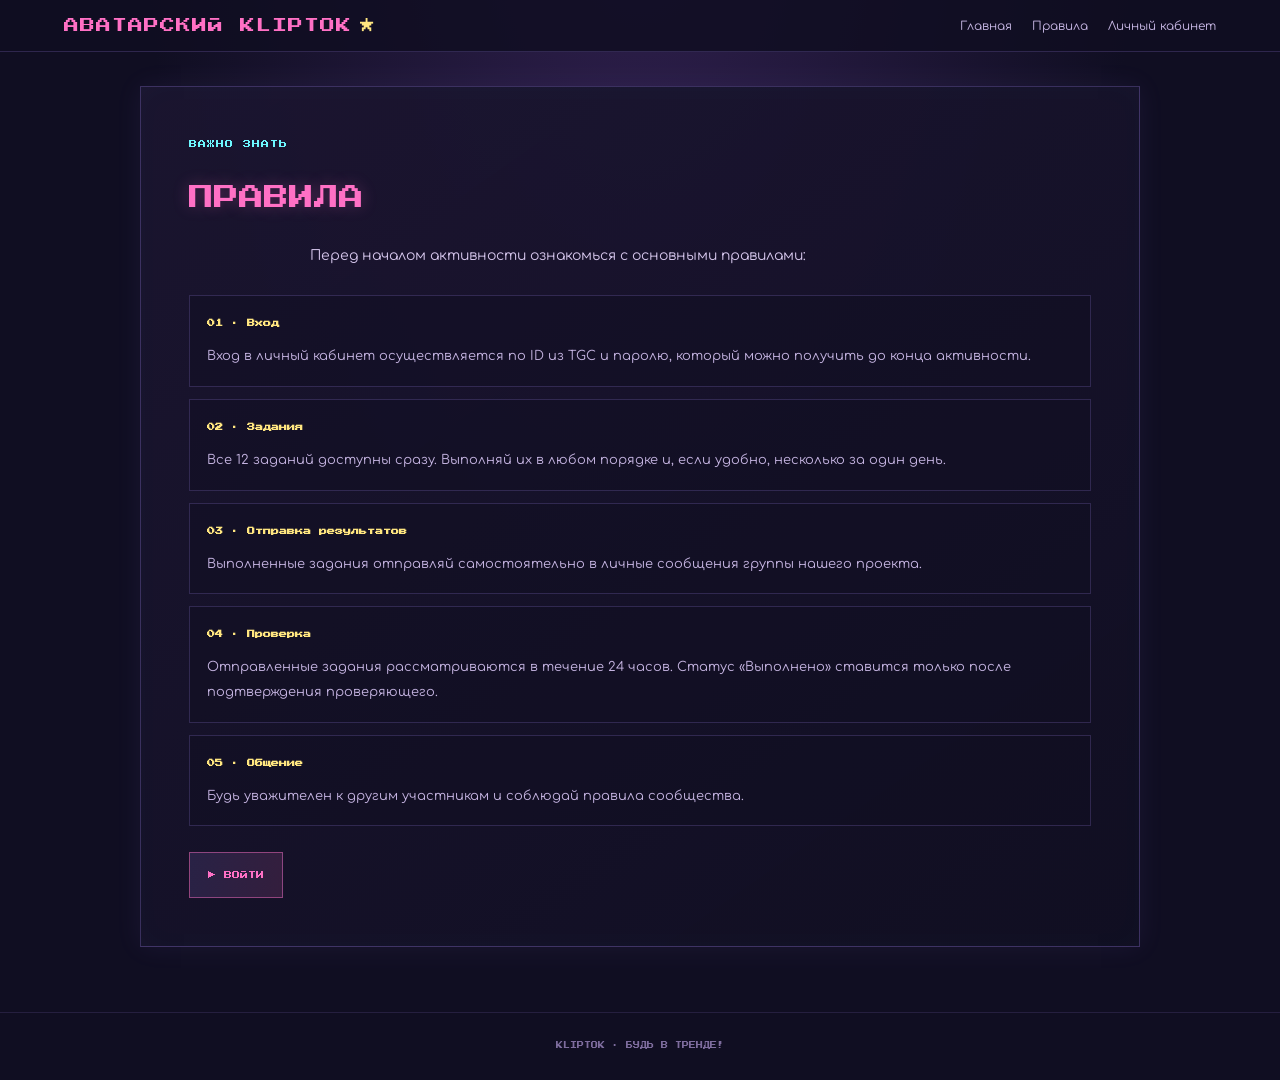
==== rules.html @ eb583dfd "Add files via upload" ====
<!DOCTYPE html>
<html lang="ru">
<head>
  <meta charset="UTF-8">
  <meta name="viewport" content="width=device-width, initial-scale=1">
  <title>Правила — 12 ёлочных игрушек до Нового года</title>
  <link rel="icon" type="image/png" href="favicon.svg">
  <link rel="stylesheet" href="style.css">
</head>
<body>

<header class="site-header">
  <a class="brand" href="index.html">АВАТАРСКИЙ KLIPTOK<span>★</span></a>
  <nav>
    <a href="index.html">Главная</a>
    <a href="rules.html">Правила</a>
    <a href="cabinet.html">Личный кабинет</a>
  </nav>
</header>

<main class="page">
  <section class="panel">
    <div class="eyebrow">ВАЖНО ЗНАТЬ</div>
    <h1>ПРАВИЛА</h1>
    <p class="lead">Перед началом активности ознакомься с основными правилами:</p>

    <div class="rule-list">
      <article>
        <b>01 · Вход</b>
        <p>Вход в личный кабинет осуществляется по ID из TGC и паролю, который можно получить до конца активности.</p>
      </article>

      <article>
        <b>02 · Задания</b>
        <p>Все 12 заданий доступны сразу. Выполняй их в любом порядке и, если удобно, несколько за один день.</p>
      </article>

      <article>
        <b>03 · Отправка результатов</b>
        <p>Выполненные задания отправляй самостоятельно в личные сообщения группы нашего проекта.</p>
      </article>

      <article>
        <b>04 · Проверка</b>
        <p>Отправленные задания рассматриваются в течение 24 часов. Статус «Выполнено» ставится только после подтверждения проверяющего.</p>
      </article>

      <article>
        <b>05 · Общение</b>
        <p>Будь уважителен к другим участникам и соблюдай правила сообщества.</p>
      </article>
    </div>

    <a class="button primary" href="register.html">▶ ВОЙТИ</a>
  </section>
</main>

<footer>KLIPTOK · БУДЬ В ТРЕНДЕ!</footer>

<script src="config.js"></script>
<script src="app.js"></script>
</body>
</html>
---- style.css ----
@import url('https://fonts.googleapis.com/css2?family=Press+Start+2P&family=Comfortaa:wght@400;600;700&display=swap');
:root{--bg:#100e22;--panel:#19142c;--pink:#ff70c5;--cyan:#6df7ff;--purple:#a98bff;--gold:#ffe680;--muted:#b9a6d8;--text:#eee5ff;--line:#a98bff44}*{box-sizing:border-box}body{margin:0;background:radial-gradient(ellipse at 50% -15%,#30204f 0,#100e22 55%);color:var(--text);font-family:Comfortaa,sans-serif;min-height:100vh}a{color:inherit;text-decoration:none}.site-header{display:flex;justify-content:space-between;align-items:center;gap:18px;padding:18px max(5vw,20px);border-bottom:1px solid #a98bff33;background:#100e22d9;flex-wrap:wrap}.brand{font-family:'Press Start 2P',monospace;font-size:15px;letter-spacing:1px;color:var(--pink)}.brand span{color:var(--gold);padding-left:8px}.site-header nav{display:flex;gap:20px;flex-wrap:wrap}.site-header nav a{font-size:12px;color:#c7b7e4}.site-header nav a:hover{color:var(--cyan)}.page{width:min(100% - 28px,1000px);margin:34px auto 65px}.narrow{max-width:700px}.panel{padding:clamp(22px,5vw,48px);background:linear-gradient(145deg,#1b1530ee,#100e22f5);border:1px solid var(--line);box-shadow:0 0 26px #a98bff12,inset 0 0 30px #6df7ff05}.hero{text-align:center;padding-top:48px;padding-bottom:42px}.eyebrow{font-family:'Press Start 2P',monospace;font-size:8px;color:var(--cyan);letter-spacing:1px;line-height:2.4}.pixel-star{color:var(--gold);font-size:40px;margin:22px 0;filter:drop-shadow(0 0 12px #ffe68077)}h1,h2{font-family:'Press Start 2P',monospace;font-weight:400;line-height:2.1}h1{font-size:clamp(15px,3vw,25px);color:var(--pink);text-shadow:0 0 16px #ff70c544;margin:18px 0}h2{font-size:13px;color:var(--cyan);margin:26px 0}h3{font-size:15px;color:var(--pink)}p{line-height:1.9}.lead{max-width:660px;margin:0 auto 25px;color:#d4c5eb;font-size:14px}.hero-actions,.cabinet-actions{display:flex;justify-content:center;gap:12px;flex-wrap:wrap;margin:28px 0}.button{display:inline-flex;align-items:center;justify-content:center;text-align:center;border:1px solid #a98bff77;background:#241b3b;color:#cbb9ee;padding:14px 18px;font-family:'Press Start 2P',monospace;font-size:8px;line-height:2;cursor:pointer;transition:.2s}.button:hover{border-color:var(--cyan);color:var(--cyan);box-shadow:0 0 14px #6df7ff22;transform:translateY(-1px)}.button.primary{background:linear-gradient(100deg,#a98bff22,#ff70c522);border-color:#ff70c577;color:var(--pink)}.button.primary:hover{color:var(--gold);border-color:var(--gold)}.button.full{width:100%;margin:8px 0}.button.small{font-family:Comfortaa,sans-serif;font-size:11px;padding:8px 10px}.decor-line{color:var(--purple);letter-spacing:6px;margin:26px 0}.feature-grid{display:grid;grid-template-columns:repeat(3,1fr);gap:12px;margin-top:28px}.feature{padding:16px 10px;border:1px solid #a98bff33;background:#100e2277;display:flex;flex-direction:column;gap:12px}.feature b{font-family:'Press Start 2P';font-size:22px;color:var(--gold)}.feature span{font-family:'Press Start 2P';font-size:7px;color:var(--cyan);line-height:2.1}.intro-panel{margin-top:22px}.steps{display:grid;grid-template-columns:repeat(3,1fr);gap:18px}.steps>div{padding:15px;border-left:1px solid #6df7ff44}.steps i{font-family:'Press Start 2P';font-style:normal;color:var(--gold);font-size:10px}.steps h3{font-size:13px}.steps p{font-size:12px;color:var(--muted)}footer{text-align:center;padding:25px 12px;color:#7d6c9d;font-family:'Press Start 2P';font-size:7px;line-height:2.4;border-top:1px solid #a98bff22}.rule-list{display:grid;gap:12px;margin:26px 0}.rule-list article{border:1px solid #a98bff33;background:#100e2277;padding:17px}.rule-list b{font-family:'Press Start 2P';font-size:8px;color:var(--gold);line-height:2}.rule-list p{margin-bottom:0;color:#c5b4e1;font-size:13px}.form-message{color:var(--pink);font-size:12px}form{max-width:500px;margin:25px auto}label{display:block;color:var(--cyan);font-family:'Press Start 2P';font-size:8px;line-height:2.5;margin-bottom:8px}input{width:100%;background:#100e22;border:1px solid #a98bff66;padding:14px;color:var(--text);font:14px Comfortaa,sans-serif;border-radius:0}input:focus{outline:1px solid var(--cyan)}.hint,.notice{font-size:11px;color:#8f7eae;line-height:1.8}.player-chip{display:flex;align-items:center;gap:12px;flex-wrap:wrap;padding:15px;background:#100e22;border:1px solid #6df7ff33;margin:20px 0}.player-chip span{font-family:'Press Start 2P';font-size:7px;color:var(--cyan)}.player-chip strong{color:var(--gold);font-size:13px;overflow-wrap:anywhere}.stats-grid{display:grid;grid-template-columns:1fr 1fr;gap:12px}.stat-card{padding:18px 12px;background:#100e22;border:1px solid #a98bff44;text-align:center;display:flex;flex-direction:column;gap:12px}.stat-card span{font-size:22px}.stat-card small{font-family:'Press Start 2P';font-size:7px;color:var(--cyan);line-height:2}.stat-card b{font-family:'Press Start 2P';font-size:11px;line-height:2;color:var(--pink)}.gift-stat{grid-column:1/-1;border-color:#ffe68044}.gift-stat small,.gift-stat b{color:var(--gold)}.progress-panel,.tree-progress{padding:18px;margin:22px 0;background:#100e22;border:1px solid #6df7ff33}.progress-top{display:flex;justify-content:space-between;gap:10px;align-items:center;flex-wrap:wrap;font-family:'Press Start 2P';font-size:7px;color:var(--cyan);line-height:2.2;margin-bottom:12px}.progress-top b{color:var(--pink)}.progress-track{height:13px;background:#29213f;border:1px solid #a98bff55;overflow:hidden}.progress-fill{height:100%;width:0;background:linear-gradient(90deg,#a98bff,#ff70c5,#6df7ff);box-shadow:0 0 12px #6df7ff77;transition:width .5s}.progress-panel p{margin:12px 0 0;text-align:center;font-size:12px;color:var(--muted)}.tree-page{text-align:center}.tree-layout{display:grid;grid-template-columns:170px minmax(0,1fr);gap:18px;align-items:center;margin:30px auto}.tree-player{padding:18px;background:#100e22;border:1px solid #6df7ff33;display:flex;flex-direction:column;gap:12px}.tree-player span,.tree-player small{font-family:'Press Start 2P';font-size:7px;color:var(--cyan);line-height:2}.tree-player b{color:var(--gold);font-size:12px;overflow-wrap:anywhere}.tree-count{font-family:'Press Start 2P';color:var(--pink);font-size:13px}.tree-scene{position:relative;width:min(100%,420px);height:510px;margin:0 auto;background:radial-gradient(ellipse at center,#281c43 0,#100e22 70%);overflow:hidden}.tree-shape{position:absolute;left:50%;transform:translateX(-50%);bottom:50px;width:0;height:0;border-left:160px solid transparent;border-right:160px solid transparent;border-bottom:410px solid #15594b;filter:drop-shadow(0 0 12px #6df7ff22)}.tree-trunk{position:absolute;bottom:26px;left:calc(50% - 28px);width:56px;height:70px;background:#815235;border:2px solid #c68c4a}.tree-star{position:absolute;z-index:2;top:30px;left:calc(50% - 16px);color:var(--gold);font-size:30px;text-shadow:0 0 15px #ffe680}.garland{position:absolute;border:2px solid #ffe68088;border-color:transparent transparent #ffe68088 transparent;border-radius:50%;width:290px;height:80px;left:-145px}.g1{top:105px}.g2{top:210px;width:240px;left:-120px}.g3{top:305px;width:175px;left:-87px}.ornament{position:absolute;z-index:3;width:34px;height:34px;border-radius:50%;border:2px solid #ff70c5;background:#b52b74;color:#fff;font-weight:bold;box-shadow:0 0 10px #ff70c544;cursor:pointer;display:grid;place-items:center;padding:0;font-family:Comfortaa;font-size:10px}.ornament:hover{transform:scale(1.12);filter:brightness(1.3)}.o1{top:110px;left:42%}.o2{top:135px;left:62%}.o3{top:170px;left:25%}.o4{top:205px;left:50%}.o5{top:235px;left:72%}.o6{top:255px;left:32%}.o7{top:290px;left:55%}.o8{top:320px;left:20%}.o9{top:330px;left:68%}.o10{top:370px;left:38%}.o11{top:390px;left:57%}.o12{top:420px;left:48%}.ornament.is-review{border-color:var(--cyan);background:#126c78;box-shadow:0 0 10px var(--cyan)}.ornament.is-complete{border-color:var(--gold);background:var(--gold);color:#241535;box-shadow:0 0 12px var(--gold)}.ornament.is-complete::after{content:'✓';position:absolute;font-size:11px}.tree-progress{text-align:left}.modal{display:none;position:fixed;inset:0;background:#090713e8;z-index:20;padding:16px;align-items:center;justify-content:center}.modal.show{display:flex}.modal-window{position:relative;max-height:90vh;overflow-y:auto;width:min(100%,560px);padding:28px 22px;background:linear-gradient(145deg,#1b1530,#100e22);border:1px solid #a98bff77;text-align:center;box-shadow:0 0 24px #a98bff22}.modal-close{position:absolute;right:10px;top:10px;background:none;border:0;color:var(--pink);font-size:26px;cursor:pointer}.task-toy{font-size:40px;color:var(--gold);margin:14px}.mission-number{font-family:'Press Start 2P';font-size:8px;color:var(--gold);line-height:2.5}.modal-window h2{font-size:12px;color:var(--pink)}.task-description{padding:15px;background:#100e22;color:#d4c5eb;font-size:13px;line-height:2;margin:18px 0}.task-condition,.task-status-box{padding:15px;margin:14px 0;border:1px dashed #6df7ff55;text-align:left}.task-condition small,.task-status-box small{font-family:'Press Start 2P';font-size:7px;color:var(--cyan);line-height:2}.task-condition p{font-size:12px;line-height:2;color:var(--muted)}.task-status-box{display:flex;flex-direction:column;gap:9px;background:#100e22}.task-status-box strong{font-size:12px;color:var(--muted)}.task-status-box strong.status-review{color:var(--cyan)}.task-status-box strong.status-complete{color:var(--gold)}.task-status-box strong.status-rejected{color:var(--pink)}.task-deadline{display:flex;justify-content:space-between;gap:10px;flex-wrap:wrap;padding:12px;margin:15px 0;background:#241b3b;font-size:10px}.task-deadline span{color:var(--pink)}.task-deadline b{color:var(--gold)}.gift-screen{text-align:center}.gift-stars{color:var(--gold);letter-spacing:7px;margin:24px}.gift-box{display:block;background:none;border:0;font-size:85px;margin:18px auto;cursor:pointer;filter:drop-shadow(0 0 16px #ff70c566);animation:gift-float 3s ease-in-out infinite}.gift-screen h1{font-size:14px}.gift-reveal{display:none;opacity:0;transform:translateY(16px)}.gift-screen.opened .gift-reveal{display:block;animation:appear .7s forwards}.gift-screen.opened .gift-box{animation:open-box .55s forwards}.gift-reveal h2{color:var(--cyan)}.gift-reveal p{color:#d4c5eb;font-size:13px;line-height:2}.prize-reveal{padding:20px;margin:20px 0;background:#241b3b;border:1px solid #ffe68066;color:var(--gold);font-family:'Press Start 2P';font-size:9px;line-height:2.2}.gift-screen.opened .gift-stars{display:none}.gift-screen.opened .gift-box{pointer-events:none}@keyframes gift-float{50%{transform:translateY(-10px)}}@keyframes appear{to{opacity:1;transform:translateY(0)}}@keyframes open-box{50%{transform:scale(1.15) rotate(-8deg)}to{transform:scale(.65);opacity:0}}
@media(max-width:650px){.site-header{align-items:flex-start}.site-header nav{gap:12px}.site-header nav a{font-size:11px}.steps{grid-template-columns:1fr}.feature-grid{gap:8px}.feature span{font-size:6px}.tree-layout{grid-template-columns:1fr}.tree-player{display:grid;grid-template-columns:1fr 1fr;align-items:center;text-align:left}.tree-player small{grid-column:1/-1}.tree-scene{width:min(100%,370px);height:475px}.tree-shape{border-left-width:145px;border-right-width:145px;border-bottom-width:380px}.tree-trunk{bottom:22px}.tree-star{top:27px}.g1{top:100px}.g2{top:198px}.g3{top:292px}.o1{top:105px}.o2{top:125px}.o3{top:160px}.o4{top:195px}.o5{top:220px}.o6{top:245px}.o7{top:275px}.o8{top:305px}.o9{top:320px}.o10{top:350px}.o11{top:380px}.o12{top:410px}.modal-window{padding:28px 16px}.stats-grid{gap:8px}.stat-card{padding:15px 8px}.stat-card small{font-size:6px}.stat-card b{font-size:9px}}
/* additions: inputs, connection notices, review statuses */
textarea{width:100%;background:#100e22;border:1px solid #a98bff66;padding:14px;color:var(--text);font:14px Comfortaa,sans-serif;resize:vertical;margin:6px 0 12px}textarea:focus{outline:1px solid var(--cyan)}.form-message.success{color:var(--cyan)}.api-notice{padding:12px;border:1px dashed #ff70c577;margin:12px 0}.ornament.is-rejected{border-color:var(--pink);background:#692747;box-shadow:0 0 10px #ff70c544}.button:disabled{opacity:.55;cursor:wait;transform:none}.gift-screen form{max-width:420px;text-align:left}.gift-screen form label{margin-top:12px}.gift-screen form input{margin-bottom:8px}

/* Illustrated interactive tree */
.tree-scene-art{width:min(100%,520px);height:auto;aspect-ratio:1170/1280;background:none;overflow:visible;position:relative;margin:0 auto;line-height:0;}
.tree-art{display:block;width:100%;height:auto;object-fit:contain;filter:drop-shadow(0 8px 22px #a98bff18);}
.tree-hotspots{position:absolute;inset:0;}
.ornament.hotspot{position:absolute;width:10.5%;height:7.5%;border:0;background:transparent;border-radius:50%;box-shadow:none;transform:translate(-50%,-50%);padding:0;z-index:5;cursor:pointer;}
.ornament.hotspot:hover{transform:translate(-50%,-50%) scale(1.14);background:#ffffff12;box-shadow:0 0 18px #ff70c577,0 0 4px #fff;outline:2px solid #ff9ce4;outline-offset:-2px;}
.ornament.hotspot.is-review{background:#6df7ff20;box-shadow:0 0 16px #6df7ff88;outline:2px solid #6df7ff55;outline-offset:-2px;}
.ornament.hotspot.is-complete{background:#ffe68025;box-shadow:0 0 17px #ffe680aa;outline:2px solid #ffe68077;outline-offset:-2px;}
.ornament.hotspot.is-rejected{background:#ff444422;outline:2px solid #ff777766;outline-offset:-2px;}
.h1{left:50.2%;top:19.8%}.h2{left:63.2%;top:26.3%}.h3{left:33.4%;top:31.8%}.h4{left:53.3%;top:39.5%}.h5{left:72%;top:44.2%}.h6{left:39.7%;top:50.2%}.h7{left:61.9%;top:56.5%}.h8{left:26.2%;top:60.7%}.h9{left:74%;top:64.8%}.h10{left:42.1%;top:69.9%}.h11{left:63.2%;top:74.2%}.h12{left:50.8%;top:83.4%}
@media(max-width:700px){.tree-layout{grid-template-columns:1fr;gap:12px}.tree-player{max-width:100%;align-items:center}.tree-scene-art{width:min(100%,440px)}}
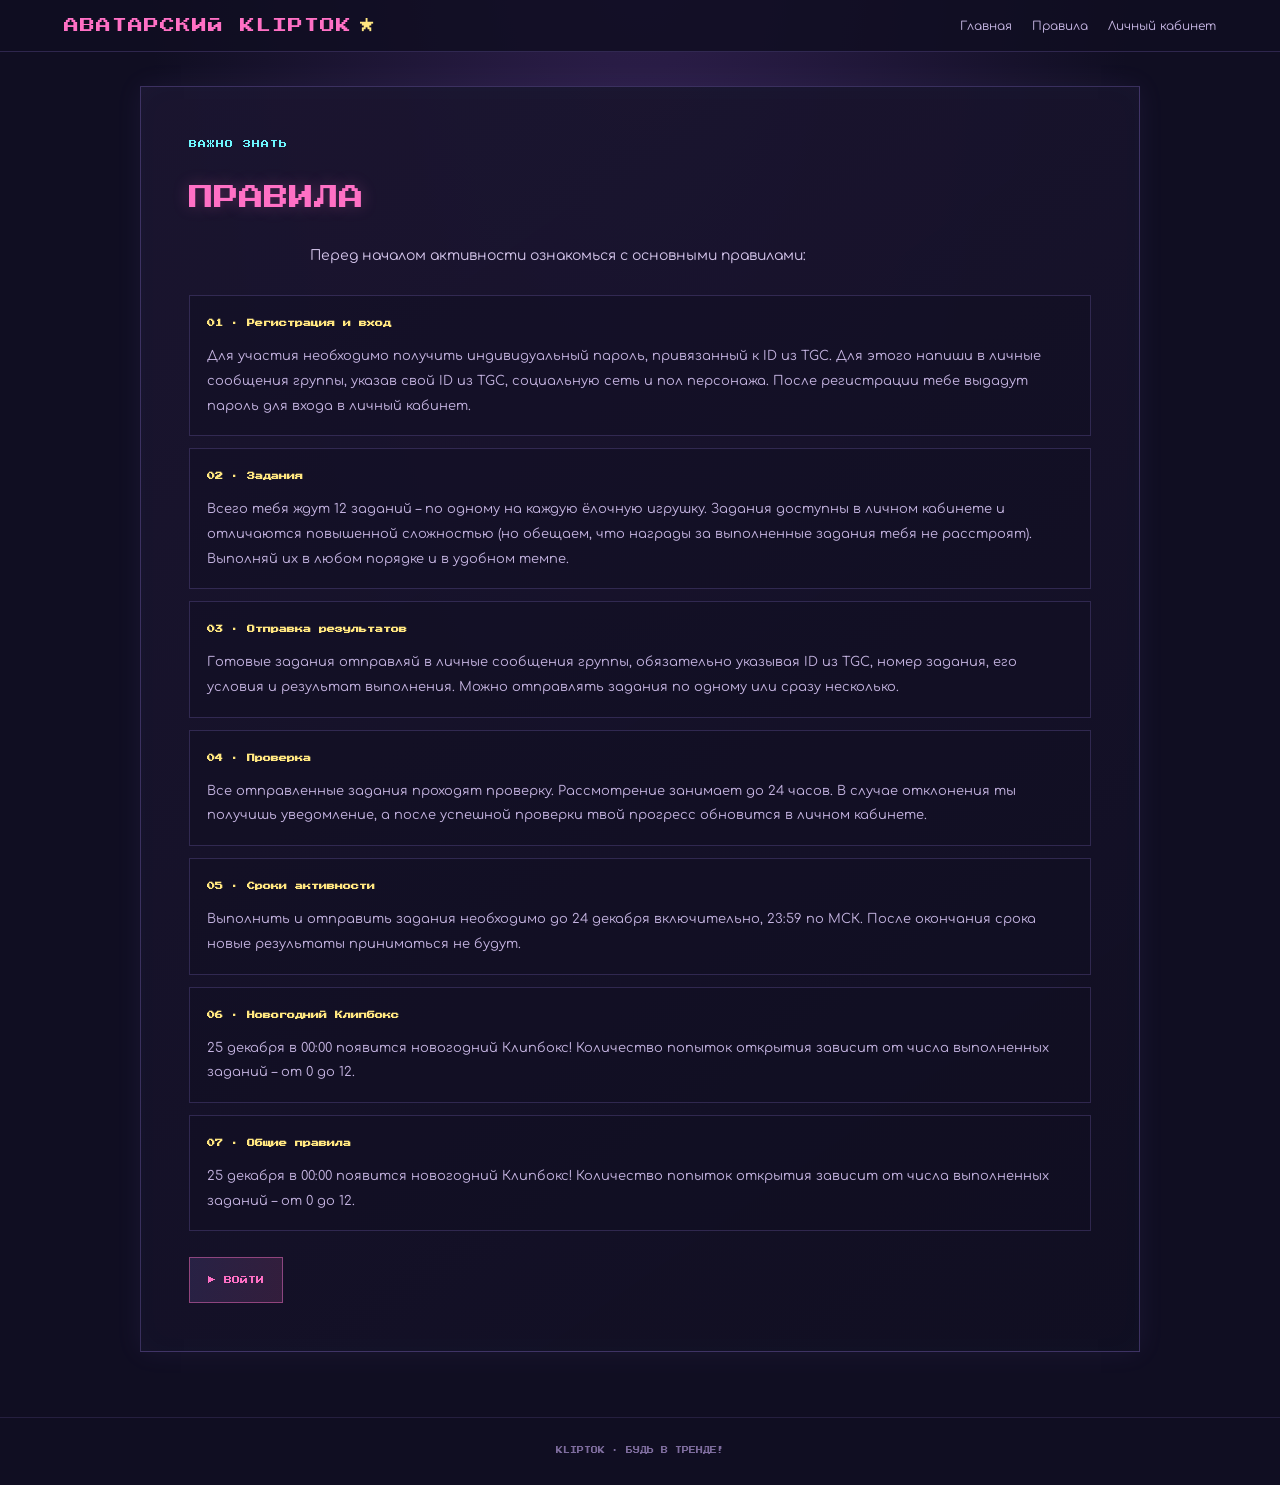
==== commit 004458ad: "Update rules.html" ====
--- a/rules.html
+++ b/rules.html
@@ -27,28 +27,38 @@
 
     <div class="rule-list">
       <article>
-        <b>01 · Вход</b>
-        <p>Вход в личный кабинет осуществляется по ID из TGC и паролю, который можно получить до конца активности.</p>
+        <b>01 · Регистрация и вход</b>
+        <p>Для участия необходимо получить индивидуальный пароль, привязанный к ID из TGC. Для этого напиши в личные сообщения группы, указав свой ID из TGC, социальную сеть и пол персонажа. После регистрации тебе выдадут пароль для входа в личный кабинет.</p>
       </article>
 
       <article>
         <b>02 · Задания</b>
-        <p>Все 12 заданий доступны сразу. Выполняй их в любом порядке и, если удобно, несколько за один день.</p>
+        <p>Всего тебя ждут 12 заданий – по одному на каждую ёлочную игрушку. Задания доступны в личном кабинете и отличаются повышенной сложностью (но обещаем, что награды за выполненные задания тебя не расстроят). Выполняй их в любом порядке и в удобном темпе.</p>
       </article>
 
       <article>
         <b>03 · Отправка результатов</b>
-        <p>Выполненные задания отправляй самостоятельно в личные сообщения группы нашего проекта.</p>
+        <p>Готовые задания отправляй в личные сообщения группы, обязательно указывая ID из TGC, номер задания, его условия и результат выполнения. Можно отправлять задания по одному или сразу несколько.</p>
       </article>
 
       <article>
         <b>04 · Проверка</b>
-        <p>Отправленные задания рассматриваются в течение 24 часов. Статус «Выполнено» ставится только после подтверждения проверяющего.</p>
+        <p>Все отправленные задания проходят проверку. Рассмотрение занимает до 24 часов. В случае отклонения ты получишь уведомление, а после успешной проверки твой прогресс обновится в личном кабинете.</p>
       </article>
 
       <article>
-        <b>05 · Общение</b>
-        <p>Будь уважителен к другим участникам и соблюдай правила сообщества.</p>
+        <b>05 · Сроки активности</b>
+        <p>Выполнить и отправить задания необходимо до 24 декабря включительно, 23:59 по МСК. После окончания срока новые результаты приниматься не будут.</p>
+      </article>
+      
+      <article>
+        <b>06 · Новогодний Клипбокс</b>
+        <p>25 декабря в 00:00 появится новогодний Клипбокс! Количество попыток открытия зависит от числа выполненных заданий – от 0 до 12.</p>
+      </article>
+
+      <article>
+        <b>07 · Общие правила</b>
+        <p>25 декабря в 00:00 появится новогодний Клипбокс! Количество попыток открытия зависит от числа выполненных заданий – от 0 до 12.</p>
       </article>
     </div>
 
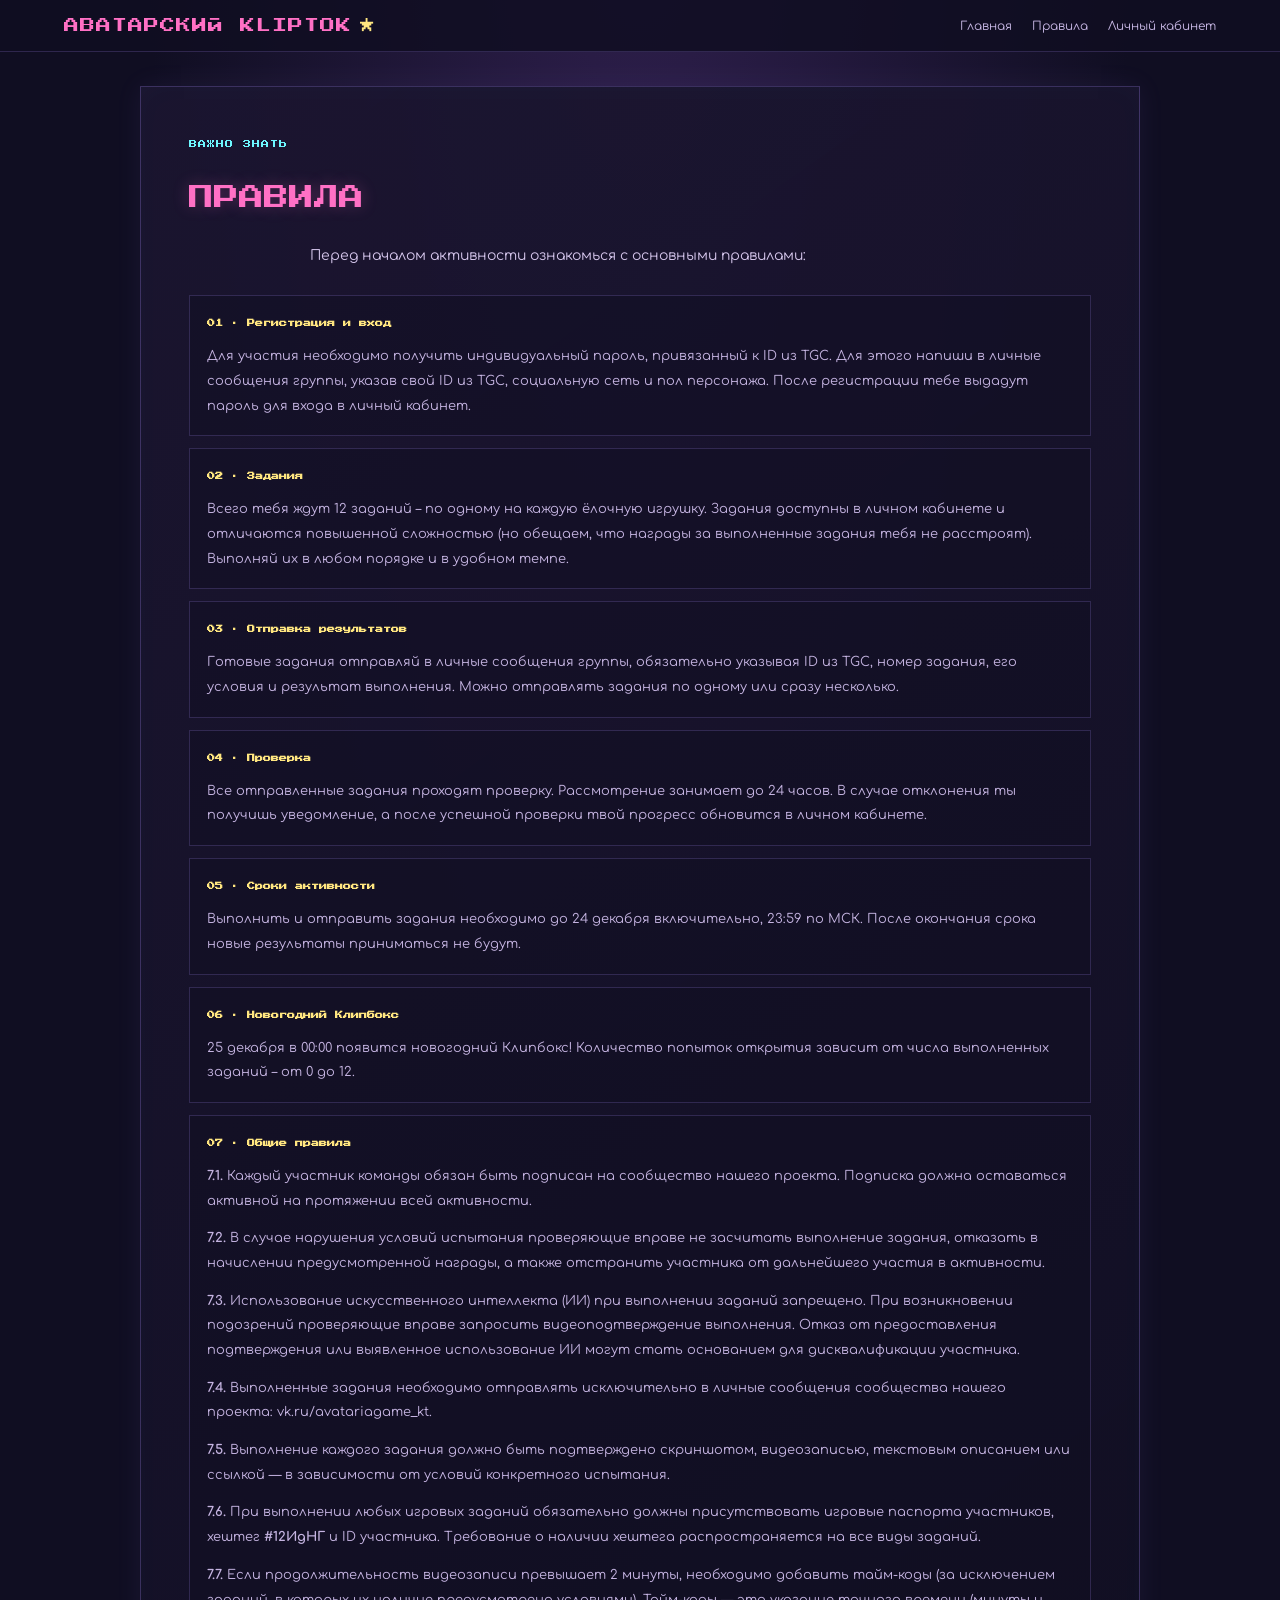
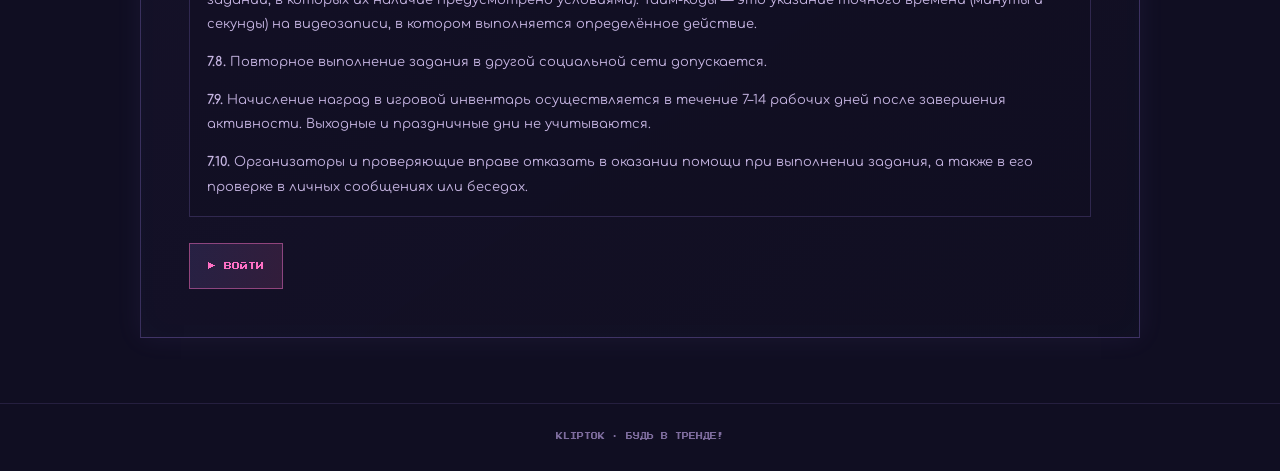
==== commit d01700dc: "Update rules.html" ====
--- a/rules.html
+++ b/rules.html
@@ -56,10 +56,40 @@
         <p>25 декабря в 00:00 появится новогодний Клипбокс! Количество попыток открытия зависит от числа выполненных заданий – от 0 до 12.</p>
       </article>
 
-      <article>
-        <b>07 · Общие правила</b>
-        <p>25 декабря в 00:00 появится новогодний Клипбокс! Количество попыток открытия зависит от числа выполненных заданий – от 0 до 12.</p>
-      </article>
+<article>
+  <b>07 · Общие правила</b>
+  <p>
+    <strong>7.1.</strong> Каждый участник команды обязан быть подписан на сообщество нашего проекта. Подписка должна оставаться активной на протяжении всей активности.
+  </p>
+  <p>
+    <strong>7.2.</strong> В случае нарушения условий испытания проверяющие вправе не засчитать выполнение задания, отказать в начислении предусмотренной награды, а также отстранить участника от дальнейшего участия в активности.
+  </p>
+  <p>
+    <strong>7.3.</strong> Использование искусственного интеллекта (ИИ) при выполнении заданий запрещено. При возникновении подозрений проверяющие вправе запросить видеоподтверждение выполнения. Отказ от предоставления подтверждения или выявленное использование ИИ могут стать основанием для дисквалификации участника.
+  </p>
+  <p>
+    <strong>7.4.</strong> Выполненные задания необходимо отправлять исключительно в личные сообщения сообщества нашего проекта:
+    <a href="https://vk.ru/avatariagame_kt" target="_blank">vk.ru/avatariagame_kt</a>.
+  </p>
+  <p>
+    <strong>7.5.</strong> Выполнение каждого задания должно быть подтверждено скриншотом, видеозаписью, текстовым описанием или ссылкой — в зависимости от условий конкретного испытания.
+  </p>
+  <p>
+    <strong>7.6.</strong> При выполнении любых игровых заданий обязательно должны присутствовать игровые паспорта участников, хештег <strong>#12ИдНГ</strong> и ID участника. Требование о наличии хештега распространяется на все виды заданий.
+  </p>
+  <p>
+    <strong>7.7.</strong> Если продолжительность видеозаписи превышает 2 минуты, необходимо добавить тайм-коды (за исключением заданий, в которых их наличие предусмотрено условиями). Тайм-коды — это указание точного времени (минуты и секунды) на видеозаписи, в котором выполняется определённое действие.
+  </p>
+  <p>
+    <strong>7.8.</strong> Повторное выполнение задания в другой социальной сети допускается.
+  </p>
+  <p>
+    <strong>7.9.</strong> Начисление наград в игровой инвентарь осуществляется в течение 7–14 рабочих дней после завершения активности. Выходные и праздничные дни не учитываются.
+  </p>
+  <p>
+    <strong>7.10.</strong> Организаторы и проверяющие вправе отказать в оказании помощи при выполнении задания, а также в его проверке в личных сообщениях или беседах.
+  </p>
+</article>
     </div>
 
     <a class="button primary" href="register.html">▶ ВОЙТИ</a>
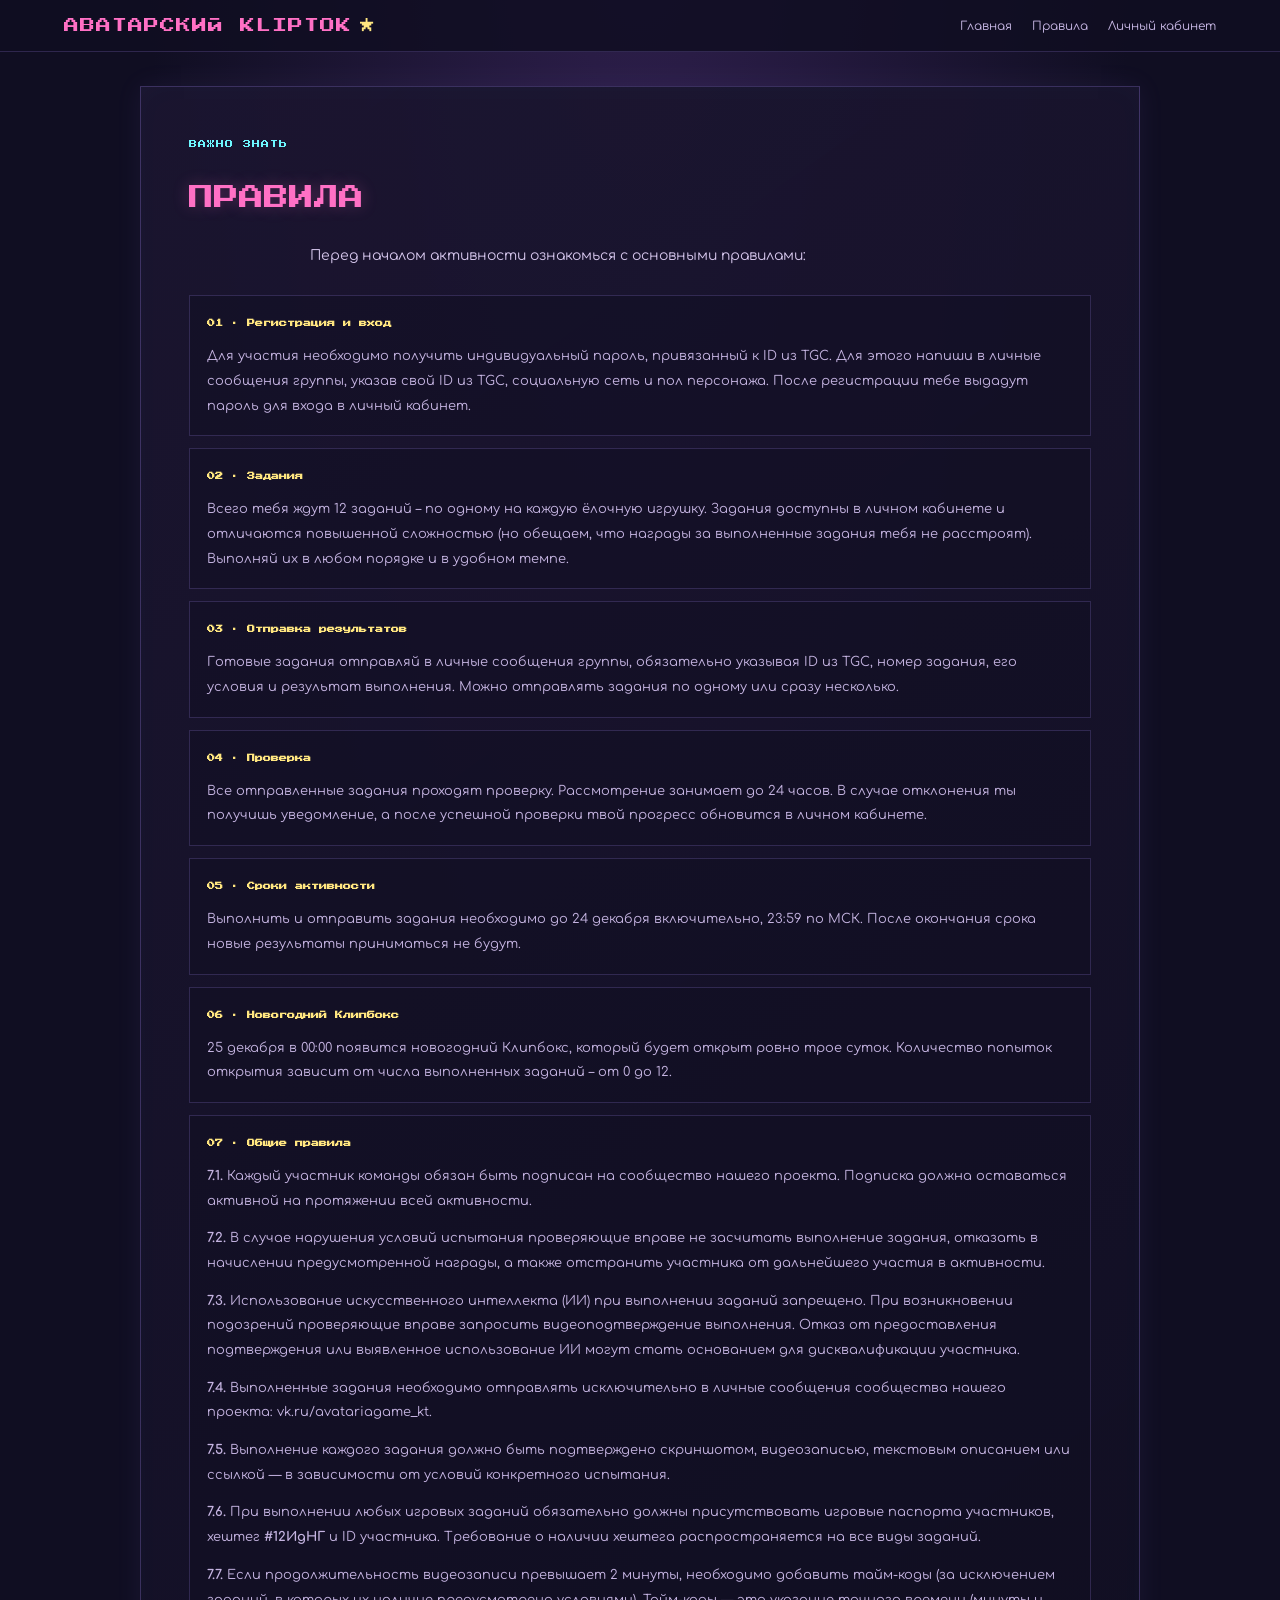
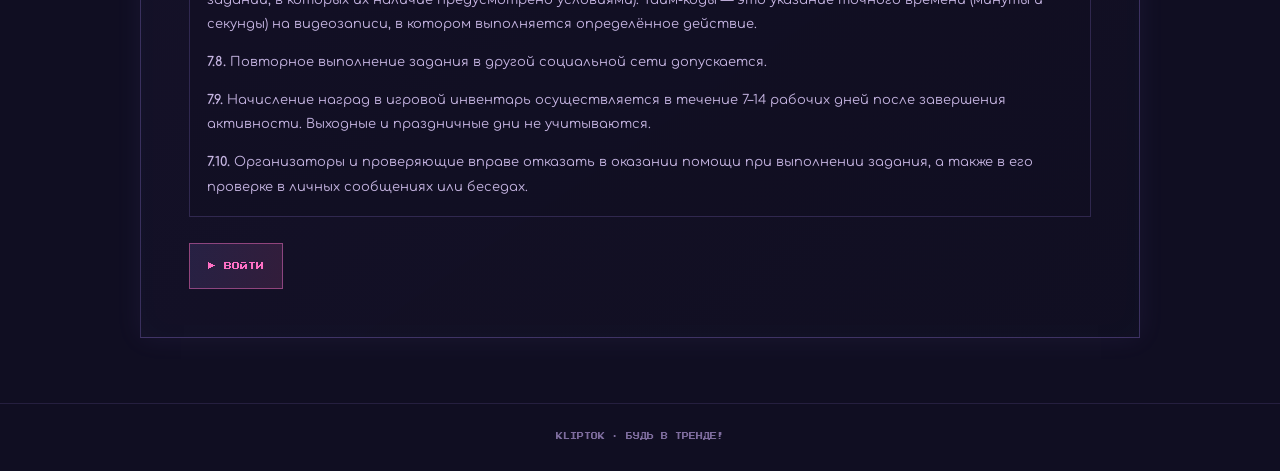
==== commit 831f407f: "Update rules.html" ====
--- a/rules.html
+++ b/rules.html
@@ -53,7 +53,7 @@
       
       <article>
         <b>06 · Новогодний Клипбокс</b>
-        <p>25 декабря в 00:00 появится новогодний Клипбокс! Количество попыток открытия зависит от числа выполненных заданий – от 0 до 12.</p>
+        <p>25 декабря в 00:00 появится новогодний Клипбокс, который будет открыт ровно трое суток. Количество попыток открытия зависит от числа выполненных заданий – от 0 до 12.</p>
       </article>
 
 <article>
